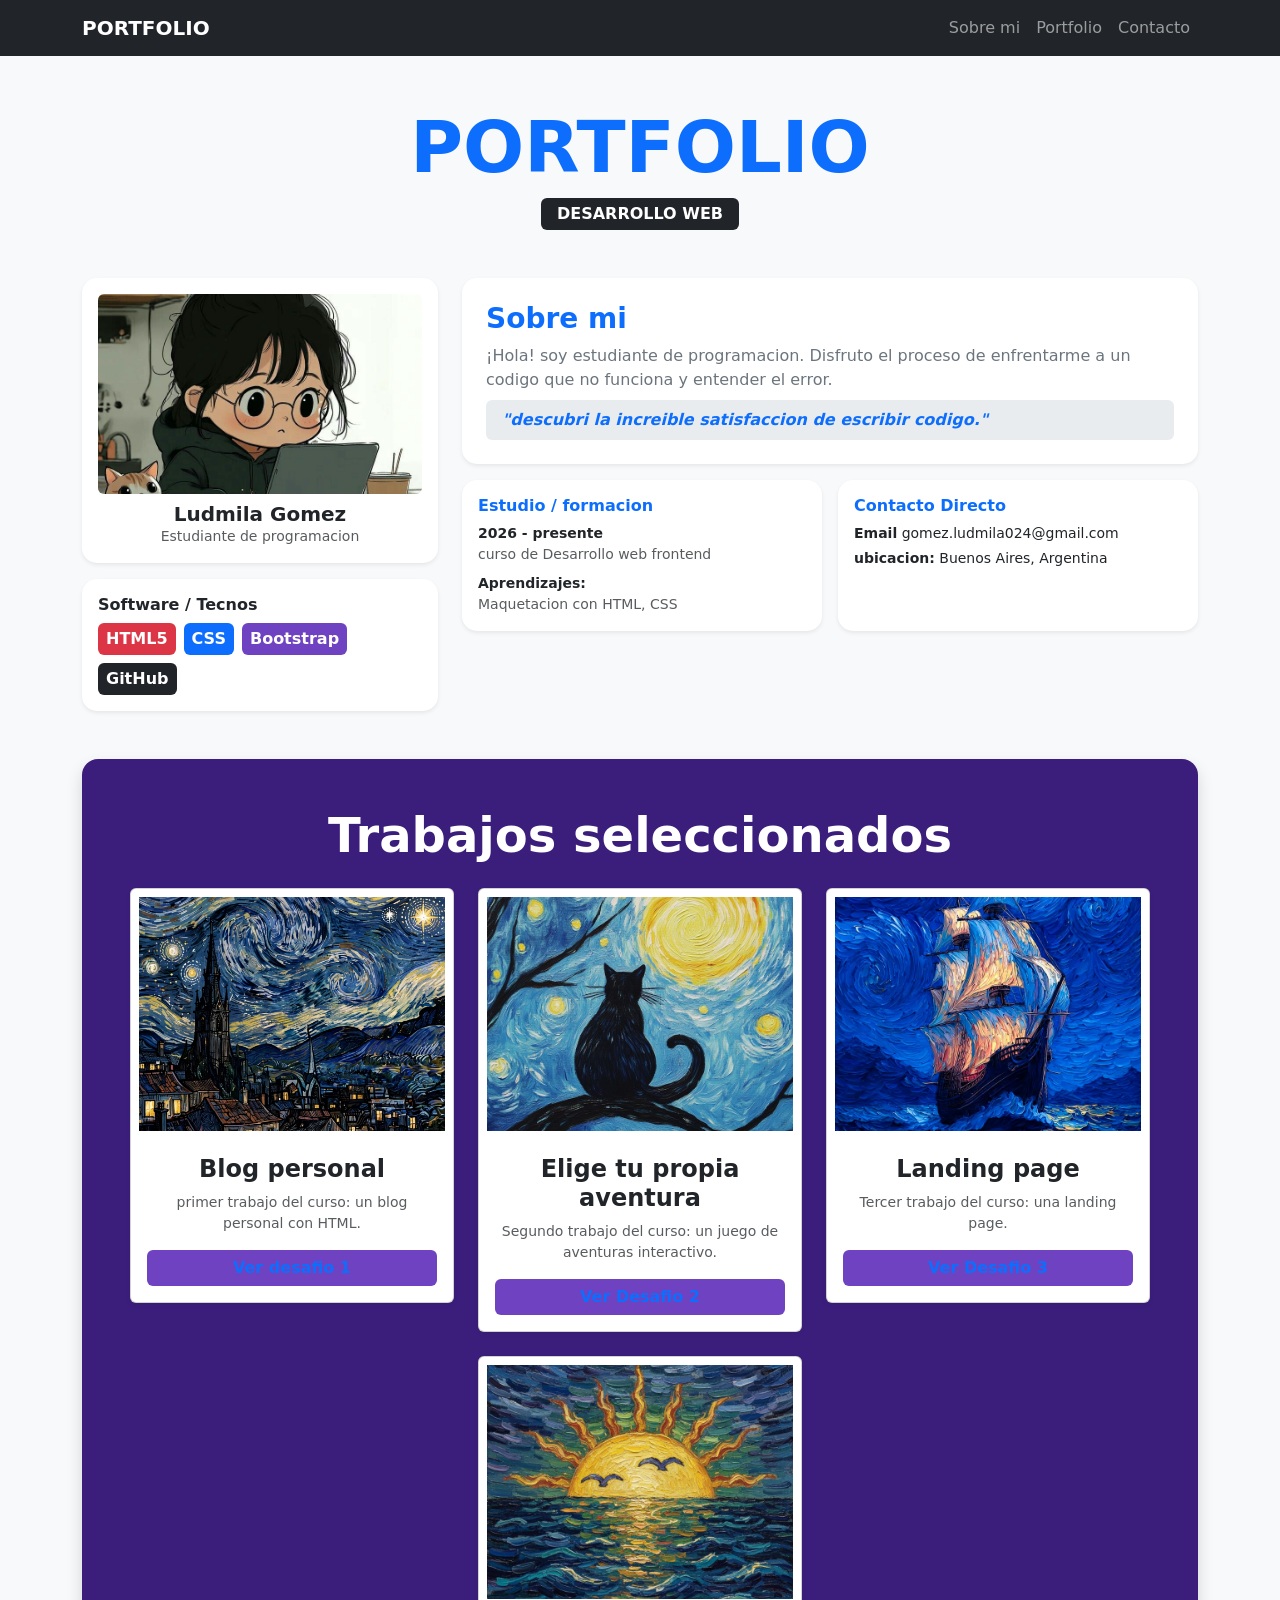
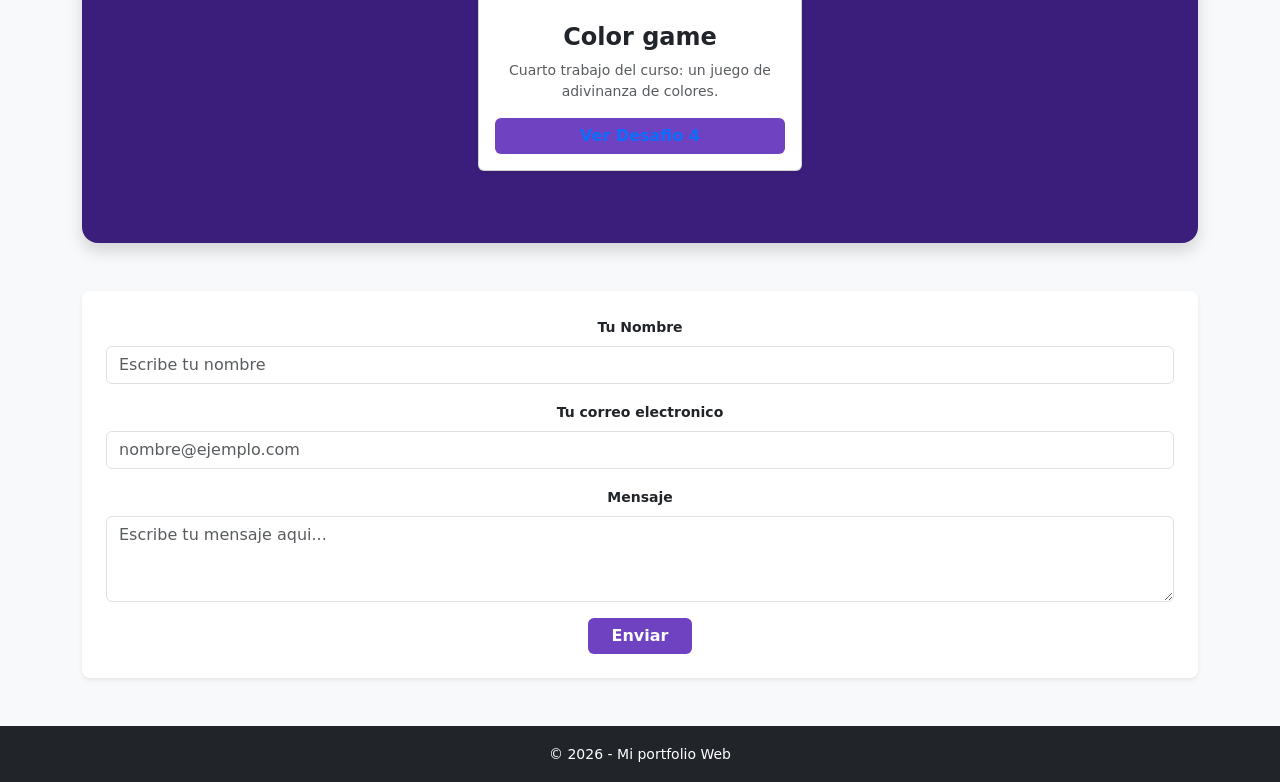
==== index.html @ cf6e13ae "estructura unificada del proyecto y desafios" ====
<!DOCTYPE html>
<html lang="en">
<head>
    <meta charset="UTF-8">
    <meta name="viewport" content="width=device-width, initial-scale=1.0">
    <title>Document</title>
    <link rel="stylesheet" href="css/bootstrap.min.css">
</head>
<body class="bg-light">
    <nav class="navbar navbar-expand-lg navbar-dark bg-dark sticky-top">
    <div class="container">
    <a class="navbar-brand fw-bold" href="#">PORTFOLIO</a>
    <button class="navbar-toggler" type="button" data-bs-toggle="collapse" data-bs-target="#navbarNav">
    <span class="navbar-toggler-icon"></span>
    </button>
    <div class="collapse navbar-collapse justify-content-end" id="navbarNav">
    <ul class="navbar-nav">
    <li class="nav-item"> <a class="nav-link" href="#sobre-mi">Sobre mi</a></li>
    <li class="nav-item"> <a class="nav-link" href="#portfolio">Portfolio</a></li>
    <li class="nav-item"> <a class="nav-link" href="#contacto">Contacto</a></li>
    </ul>
    </div>
    </div>
    </nav>
    <div class="container py-4">
    
    <header class="text-center my-4">
    <h1 class="display-2 fw-bold text-primary">PORTFOLIO</h1>
    <span class="badge bg-dark fs-6 px-3 py-2">DESARROLLO WEB</span>
    </header>
    
    <section id="sobre-mi" class="row g-4 my-2 align-items-stretch">
    <div class="col-md-4 d-flex flex-column gap-3">
    <div class="card shadow-sm border-0 p-3 text-center bg-white" style="border-radius: 15px;">
    <img src="fotos/foto.jpg" alt="foto de perfil" class="img-fluid rounded mb-2" style="max-height: 200px; object-fit: cover;">
    <h5 class="fw-bold m-0">Ludmila Gomez</h5>
    <small class="text-muted"> Estudiante de programacion </small> 
    </div>
    <div class="card shadow-sm border-0 p-3 bg-white" style="border-radius: 15px;">
    <h6 class="fw-bold mb-2">Software / Tecnos</h6>
    <div class="d-flex gap-2 flex-wrap">
    <span class="badge bg-danger p-2 fs-6">HTML5</span>
    <span class="badge bg-primary p-2 fs-6">CSS</span>
    <span class="badge bg-purple p-2 fs-6 text-white" style="background-color: #6f42c1;">Bootstrap</span>
    <span class="badge bg-dark p-2 fs-6">GitHub</span>
    </div>
    </div>
    </div>

    <div class="col-md-8 d-flex flex-column gap-3">
    <div class="card shadow-sm border-0 p-4 bg-white" style="border-radius: 15px; border-left: 5px solid #6f42c1;">
    <h3 class="fw-bold text-primary mb-2">Sobre mi</h3>
    <p class="text-secondary mb-2">
    ¡Hola! soy estudiante de programacion. Disfruto el proceso de enfrentarme a un codigo que no funciona y entender el error.
    </p>
    <div class="p-2 px-3 rounded text-primary fw-semibold" style="background-color: #e9ecef; font-style: italic; ">
    "descubri la increible satisfaccion de escribir codigo."
    </div>
    </div>

    <div class="row g-3">
    <div class="col-sm-6">
    <div class="card shadow-sm border-0 p-3 bg-white h-100" style="border-radius: 15px;">
    <h6 class="fw-bold text-primary mb-2"> Estudio / formacion </h6>
    <small class="d-block fw-bold"> 2026 - presente </small>
    <small class="text-muted d-block mb-2"> curso de Desarrollo web frontend </small>
    <small class="d-block fw-bold"> Aprendizajes: </small>
    <small class="text-muted"> Maquetacion con HTML, CSS </small>
    </div>
    </div>

    <div class="col-sm-6">
    <div class="card shadow-sm border-0 p-3 bg-white h-100" style="border-radius:15px;">
    <h6 class="fw-bold text-primary mb-2">Contacto Directo</h6>
    <p class="small mb-1"><strong>Email</strong> gomez.ludmila024@gmail.com</p>
    <p class="small mb-2"><strong>ubicacion:</strong> Buenos Aires, Argentina </p>
    </div>
    </div>
    </div>
    

    </div>
    </section>

    <section id="portfolio" class="my-5 p-4 p-md-5 text-white rounded-4 shadow" style="background-color: #3b1e7b;">
    <h2 class="text-center display-5 fw-bold mb-4">Trabajos seleccionados</h2>

    <div class="row justify-content-center">
    <div class="col-md-4  mb-4">
    <div class="card shadow-sm">
    <img src="fotos/imagen.png" class="card-img-top p-2 rounded-top" alt="desafios del curso" style="max-height: 250px; object-fit: cover;">
    <div class="card-body text-center ">
    <h5 class="card-title fw-bold fs-4">Blog personal</h5>
    <p class="card-text text-muted small">
        primer trabajo del curso: un blog personal con HTML.
    
    </p>
    <a href="desafios.html/desafio.1/index.html" class="btn btn-outline-primary fw-bold w-100" style="background-color: #6f42c1; border: none;">
        Ver desafio 1
    </a>
    </div>
    </div>
    </div>
    
    <div class="col-md-4 mb-4">
    <div class="card shadow-sm">
    <img src="fotos/fondo.jpg" class="card-img-top p-2 rounded-top" alt="desafio 2" style="max-height: 250px; object-fit: cover;">
    <div class="card-body text-center">
    <h5 class="card-title fw-bold fs-4">Elige tu propia aventura</h5>
    <p class="card-text text-muted small">
        Segundo trabajo del curso: un juego de aventuras interactivo.
    </p>
    <a href="desafios.html/desafio.2/index.html" class="btn btn-outline-primary fw-bold w-100" style="background-color: #6f42c1; border: none;">Ver Desafio 2</a>
    </div>
    </div>
    </div>
    
    
    
    <div class="col-md-4 mb-4">
    <div class="card shadow-sm">
    <img src="fotos/arte.jpg" class="card-img-top p-2 rounded-top" alt="desafio 3" style="max-height: 250px; object-fit: cover;">
    <div class="card-body text-center">
        <h5 class="card-title fw-bold fs-4">Landing page</h5>
        <p class="card-text text-muted small">
            Tercer trabajo del curso: una landing page.
        </p>
        <a href="desafios.html/desafio.3/index.html" class="btn btn-outline-primary fw-bold w-100" style="background-color: #6f42c1; border: none;">Ver Desafio 3</a>
    </div>
    </div>
    </div>
    
    <div class="col-md-4 mb-4">
    <div class="card shadow-sm">
    <img src="fotos/sol.jpg" class="card-img-top p-2 rounded-top" alt="desafio 4" style="max-height: 250px; object-fit: cover;">
    <div class="card-body text-center">
        <h5 class="card-title fw-bold fs-4">Color game</h5>
        <p class="card-text text-muted small">
            Cuarto trabajo del curso: un juego de adivinanza de colores.
        </p>
        <a href="desafios.html/proyecto-color-game/index.html" class="btn btn-outline-primary fw-bold w-100" style="background-color: #6f42c1; border: none;">Ver Desafio 4</a>
    </div>
    </div>
    </div>
    </section>
    
    
    
    <section id="contacto" class="text-center p-4 bg-white rounded-3 shadow-sm my-4">
    
    
    <form action="https://formspree.io/f/xyeenwjz" method="post">
        <div class="mb-3">
        <label for="nombre" class="form-label text-dark fw-bold small">Tu Nombre</label>
        <input type="text" name="nombre" class="form-label form-control" id="nombre" placeholder="Escribe tu nombre" required>
        </div>
        <div class="mb-3">
        <label for="email" class="form-label text-dark fw-bold small">Tu correo electronico</label>
        <input type="email" name="email"  class="form-control" id="email" placeholder="nombre@ejemplo.com" required>
        </div>

        <div class="mb-3">
        <label for="mensaje" class="form-label text-dark fw-bold small">Mensaje</label>
        <textarea name="mensaje"   class="form-control" id="mensaje" rows="3" placeholder="Escribe tu mensaje aqui..." required></textarea>
        </div>

        <div class="text-center">
        <button type="submit" class="btn btn-primary fw-bold px-4" style="background-color: #6f42c1;    border: none;">Enviar</button>
        </div>
        </form>
    </section>
    </div>
    
    <footer class="bg-dark text-white text-center py-3">
    <div class="container">
        <small>&copy; 2026 - Mi portfolio Web </small>
    </div>
    </footer>

    <script src="js/bootstrap.bundle.min.js"></script>
</body>
</html>
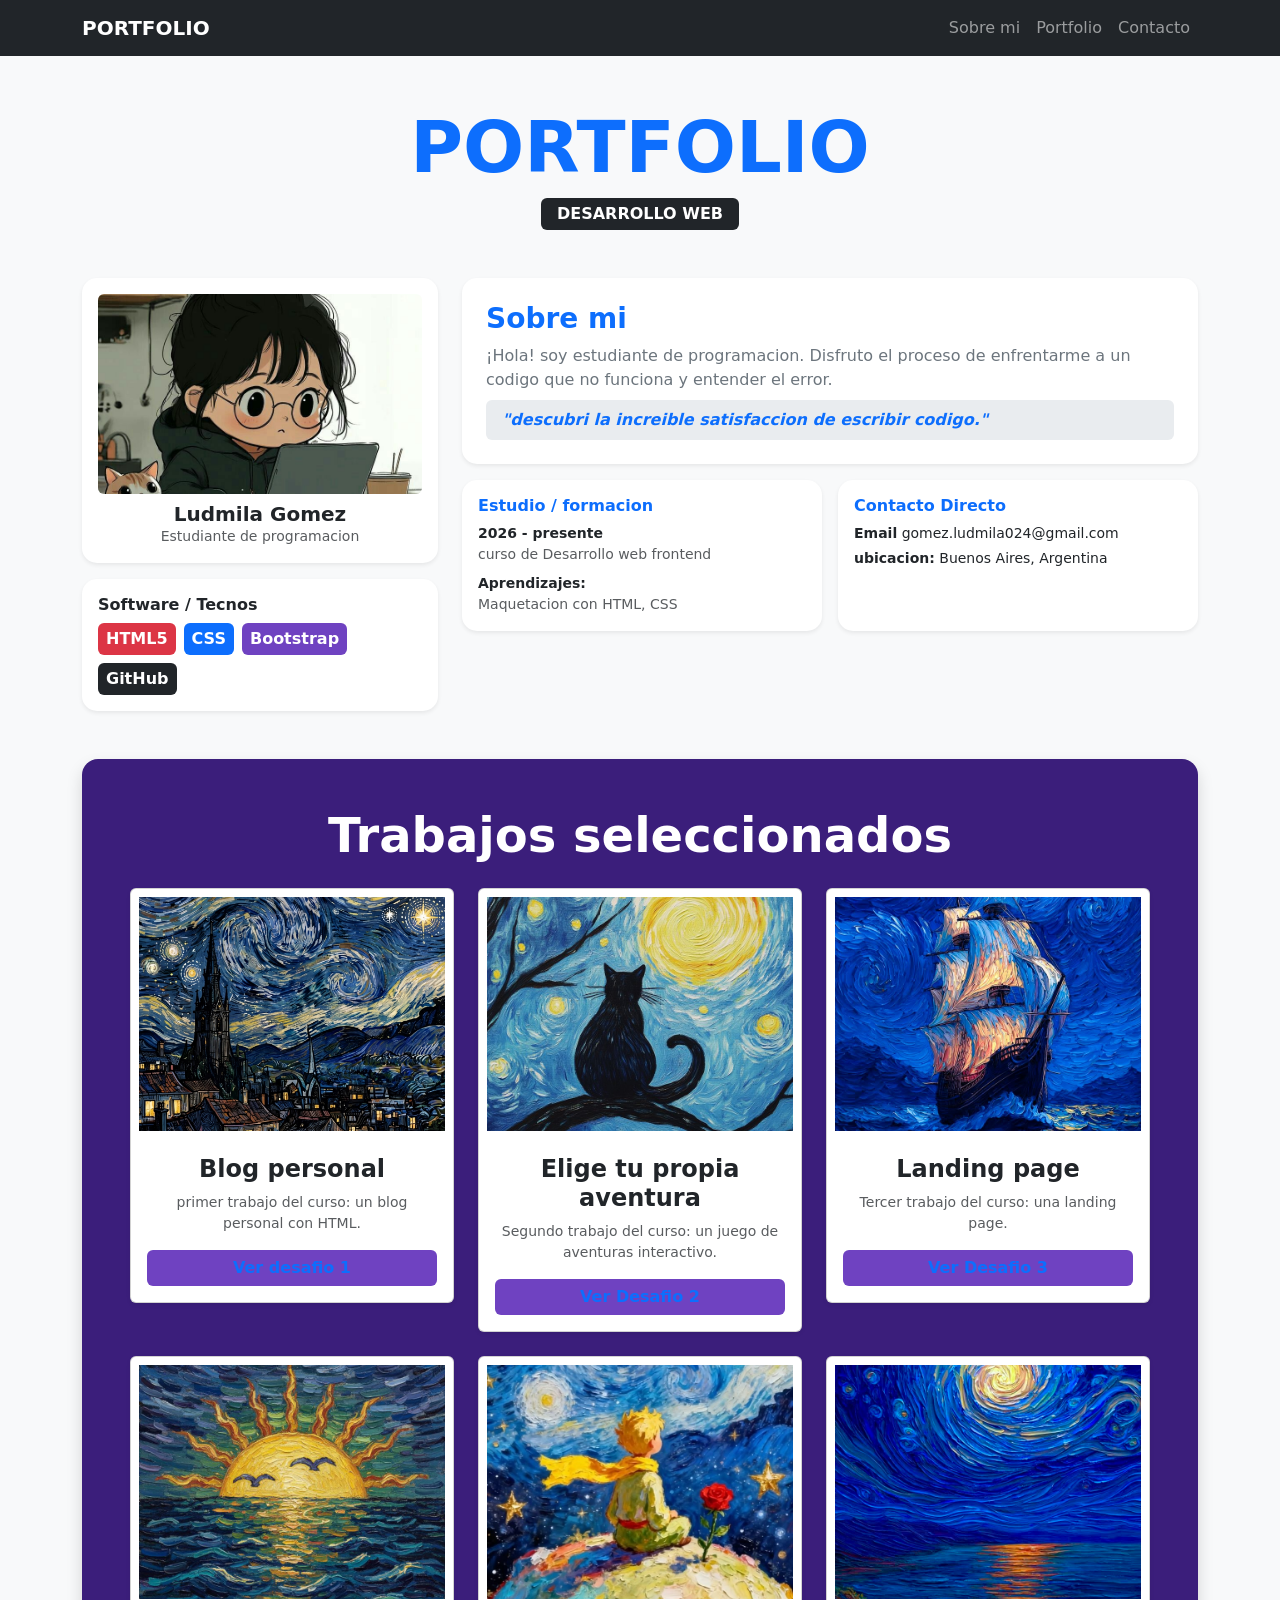
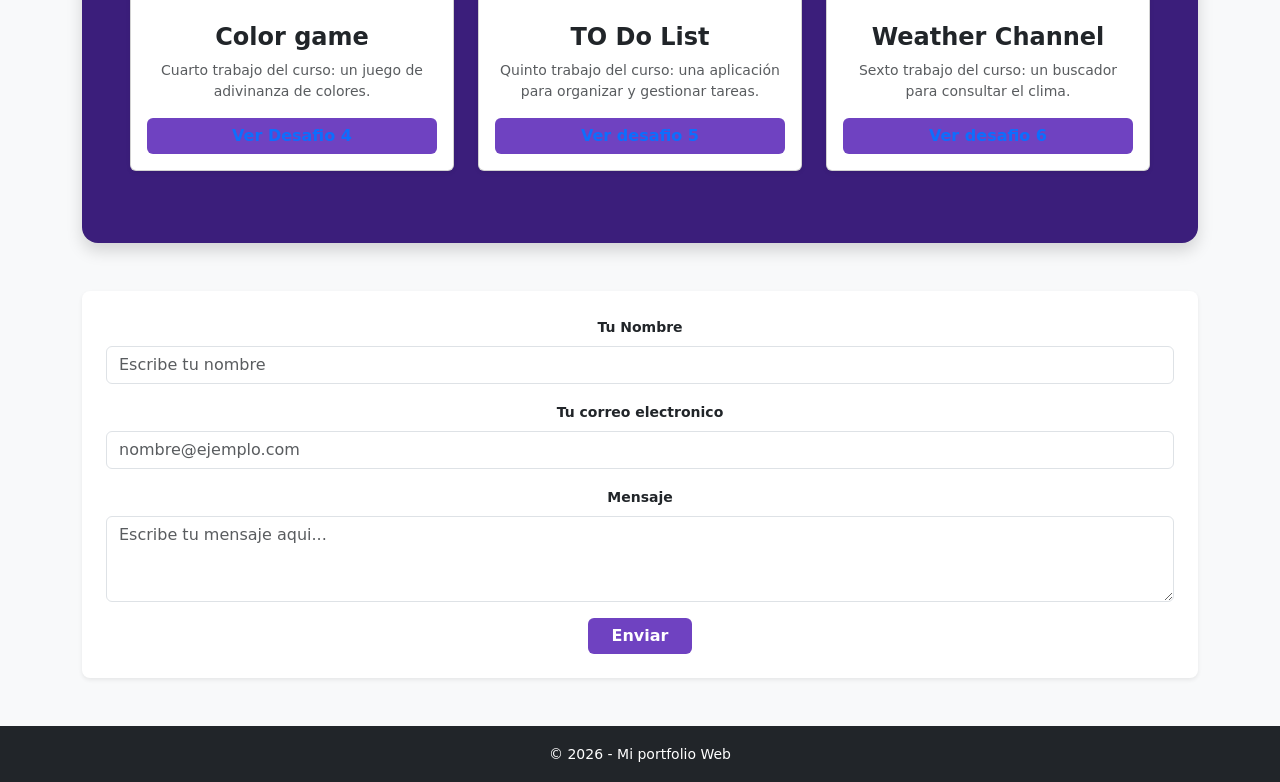
==== commit 05137f90: "Agregar TO DO List y weather channel" ====
--- a/index.html
+++ b/index.html
@@ -142,8 +142,36 @@
     </div>
     </div>
     </div>
-    </section>
-    
+    <div class="col-md-4 mb-4">
+        <div class="card shadow-sm">
+            <img src="fotos/prin.jpg" class="card-img-top p-2 rounded-top" alt="desafio 5" style="max-height: 250px; object-fit: cover;">
+                <div class="card-body text-center">
+                    <h5 class="card-title fw-bold fs-4">TO Do List</h5>
+
+                            <p class="card-text text-muted small">
+                                Quinto trabajo del curso: una aplicación para organizar y gestionar tareas.
+
+                            </p>
+                            <a href="desafios.html/proyecto-to Do List/index.html" class="btn btn-outline-primary fw-bold  w-100" style="background-color: #6f42c1; border: none;" >Ver desafio 5</a>
+                            </div>
+                            </div>
+                            </div>
+                            <div class="col-md-4  mb-4">
+                                <div class="card shadow-sm">
+                                    <img src="fotos/flor.jpg" class="card-img-top p-2 rounded-top" alt="desafio 6" style="max-height: 250px; object-fit: cover;">
+                                    <div class="card-body text-center">
+                                        <h5 class="card-title fw-bold fs-4">Weather Channel</h5>
+                                        <p class="card-text text-muted small">
+                                            Sexto trabajo del curso: un buscador para consultar el clima.
+                                        </p>
+                                        <a href="desafios.html/proyecto-weather channel/index.html" class="btn btn-outline-primary fw-bold w-100" style="background-color: #6f42c1; border: none;">Ver desafio 6</a>
+                                        </div>
+                                        </div>
+                                        </div>
+                            </section>
+
+            
+            
     
     
     <section id="contacto" class="text-center p-4 bg-white rounded-3 shadow-sm my-4">
